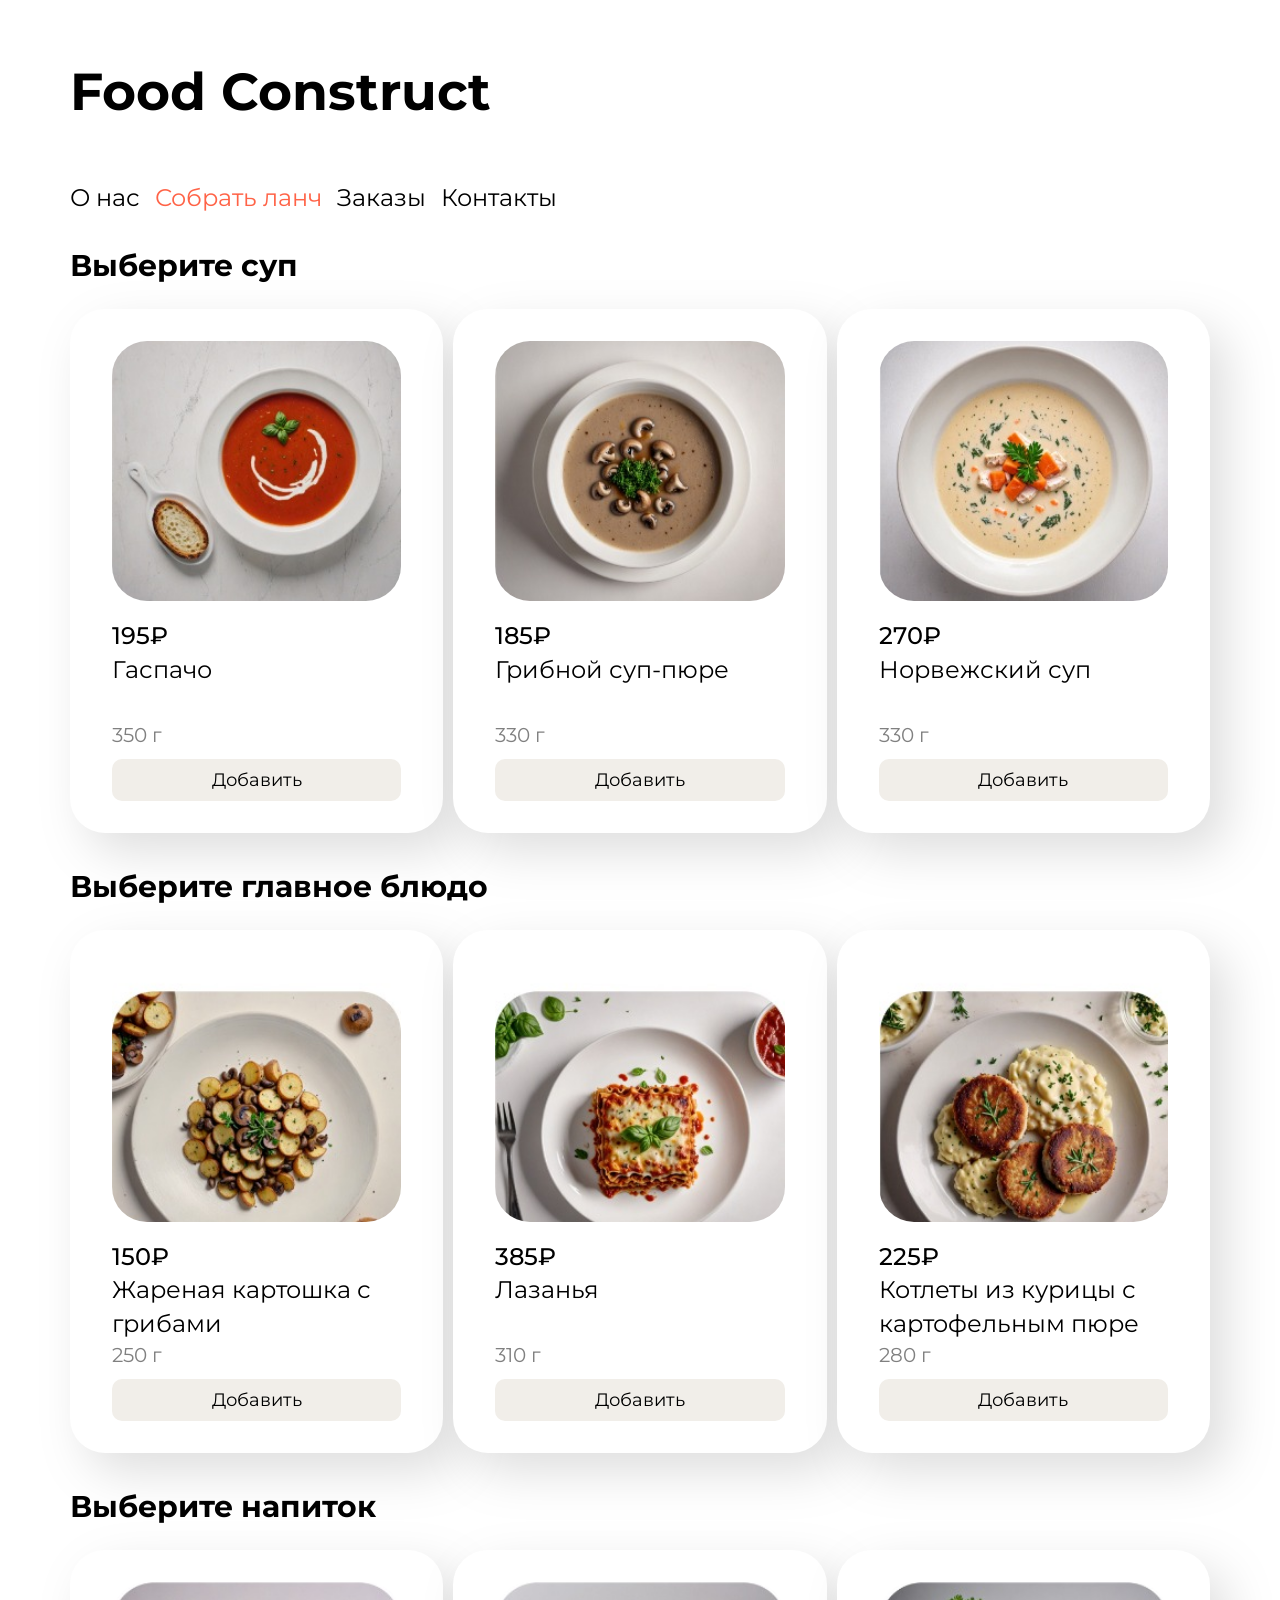
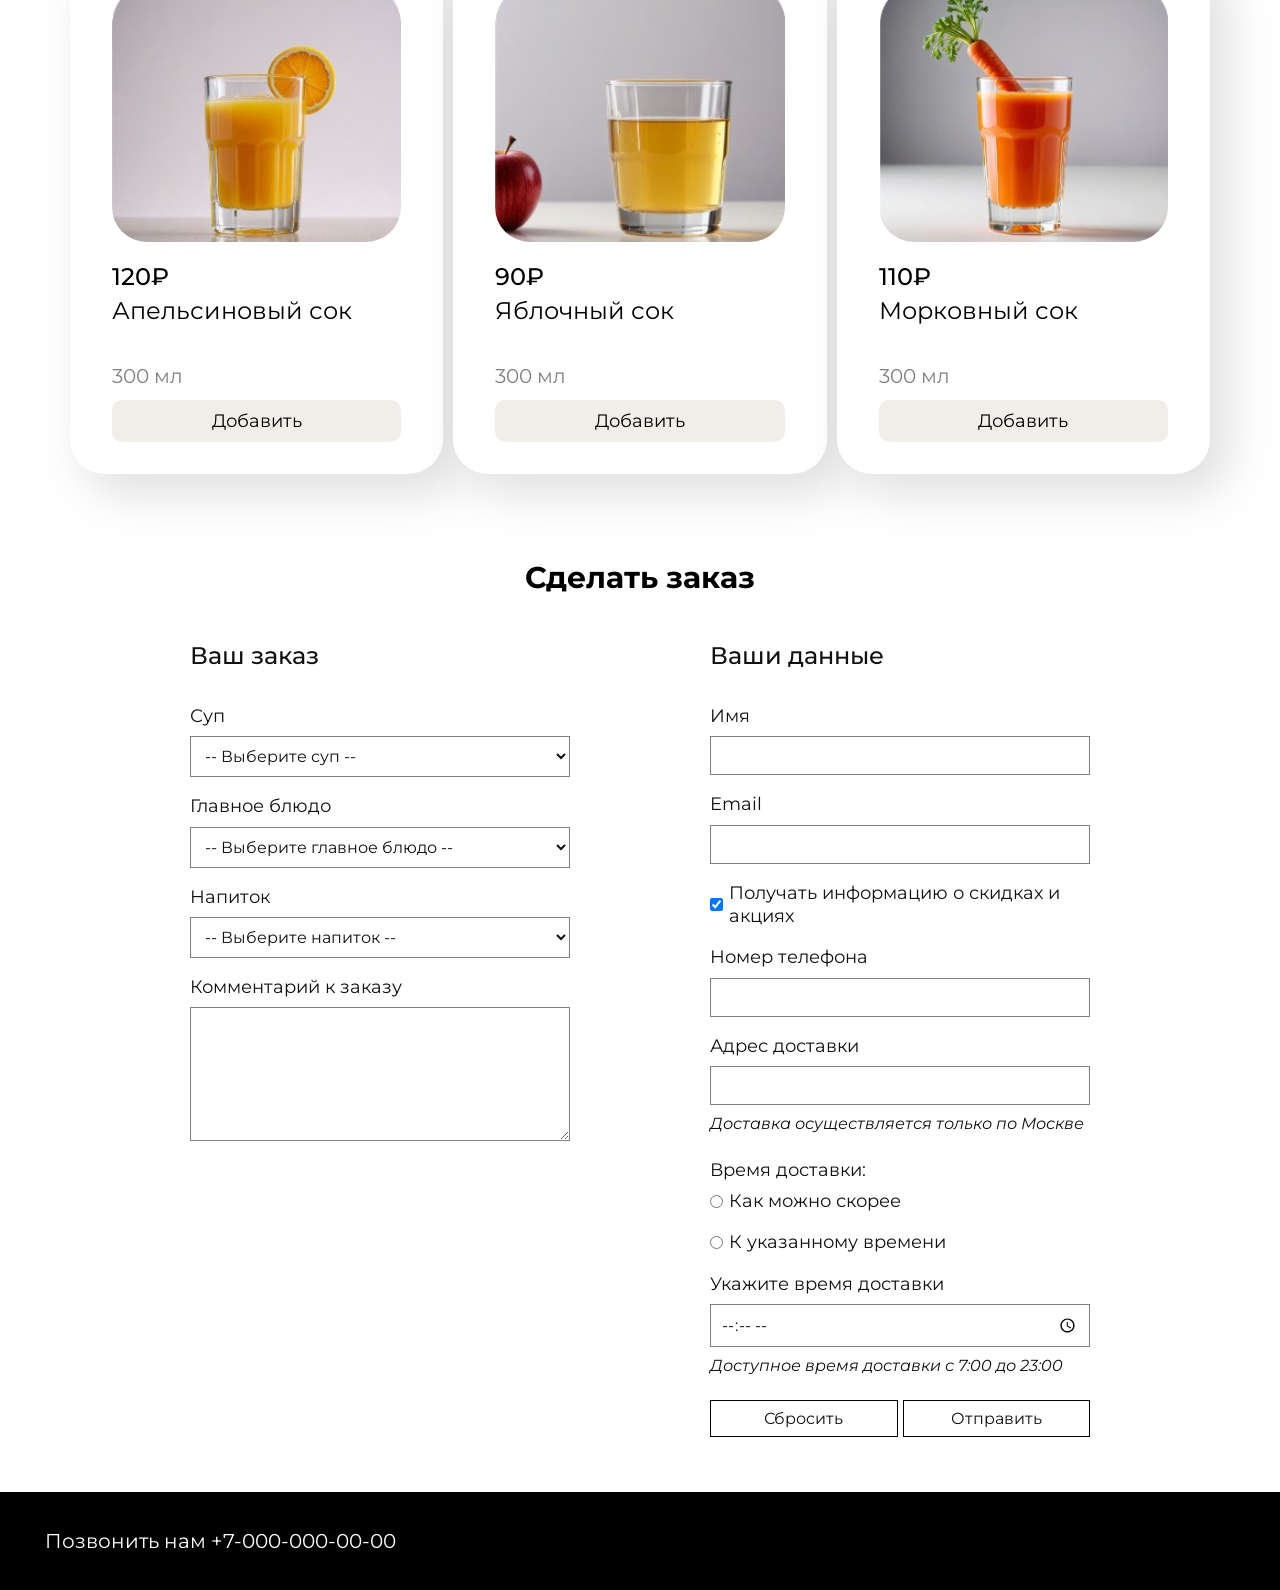
==== lunch.html @ 26015610 "Add files via upload" ====
<!DOCTYPE html>
<html lang="ru">
<head>
  <meta charset="UTF-8">
  <meta name="viewport" content="width=device-width, initial-scale=1.0">
  <title>Собрать ланч — Food Construct</title>
  <link rel="preconnect" href="https://fonts.googleapis.com">
  <link rel="preconnect" href="https://fonts.gstatic.com" crossorigin>
  <link href="https://fonts.googleapis.com/css2?family=Montserrat:wght@400;600;700&display=swap" rel="stylesheet">
  <link rel="stylesheet" href="style.css">
  <link rel="stylesheet" href="lunch.css">
</head>
<body>
  <header class="header">
    <h1>Food Construct</h1>

    <nav class="nav">
      <a href="index.html#about">О нас</a>
      <a id="active" href="lunch.html">Собрать ланч</a>
      <a href="#order">Заказы</a>
      <a href="#contacts">Контакты</a>
    </nav>
  </header>

  <main class="main">
    <section class="menu-section">
      <h2>Выберите суп</h2>
      <div class="dish-grid">
        <div class="dish-card">
          <img src="images/gazpacho.jpg" alt="Гаспачо">
          <p class="dish-price">195₽</p>
          <p class="dish-name">Гаспачо</p>
          <p class="dish-weight">350 г</p>
          <button type="button">Добавить</button>
        </div>

        <div class="dish-card">
          <img src="images/mushroom-soup.jpg" alt="Грибной суп-пюре">
          <p class="dish-price">185₽</p>
          <p class="dish-name">Грибной суп-пюре</p>
          <p class="dish-weight">330 г</p>
          <button type="button">Добавить</button>
        </div>

        <div class="dish-card">
          <img src="images/norwegian-soup.jpg" alt="Норвежский суп">
          <p class="dish-price">270₽</p>
          <p class="dish-name">Норвежский суп</p>
          <p class="dish-weight">330 г</p>
          <button type="button">Добавить</button>
        </div>
      </div>
    </section>

    <section class="menu-section">
      <h2>Выберите главное блюдо</h2>
      <div class="dish-grid">
        <div class="dish-card">
          <img src="images/fried-potatoes.jpg" alt="Жареная картошка с грибами">
          <p class="dish-price">150₽</p>
          <p class="dish-name">Жареная картошка с грибами</p>
          <p class="dish-weight">250 г</p>
          <button type="button">Добавить</button>
        </div>

        <div class="dish-card">
          <img src="images/lasagna.jpg" alt="Лазанья">
          <p class="dish-price">385₽</p>
          <p class="dish-name">Лазанья</p>
          <p class="dish-weight">310 г</p>
          <button type="button">Добавить</button>
        </div>

        <div class="dish-card">
          <img src="images/chicken-cutlets.jpg" alt="Котлеты из курицы с картофельным пюре">
          <p class="dish-price">225₽</p>
          <p class="dish-name">Котлеты из курицы с картофельным пюре</p>
          <p class="dish-weight">280 г</p>
          <button type="button">Добавить</button>
        </div>
      </div>
    </section>

    <section class="menu-section">
      <h2>Выберите напиток</h2>
      <div class="dish-grid">
        <div class="dish-card">
          <img src="images/orange-juice.jpg" alt="Апельсиновый сок">
          <p class="dish-price">120₽</p>
          <p class="dish-name">Апельсиновый сок</p>
          <p class="dish-weight">300 мл</p>
          <button type="button">Добавить</button>
        </div>

        <div class="dish-card">
          <img src="images/apple-juice.jpg" alt="Яблочный сок">
          <p class="dish-price">90₽</p>
          <p class="dish-name">Яблочный сок</p>
          <p class="dish-weight">300 мл</p>
          <button type="button">Добавить</button>
        </div>

        <div class="dish-card">
          <img src="images/carrot-juice.jpg" alt="Морковный сок">
          <p class="dish-price">110₽</p>
          <p class="dish-name">Морковный сок</p>
          <p class="dish-weight">300 мл</p>
          <button type="button">Добавить</button>
        </div>
      </div>
    </section>
  </main>


  <section id="order" class="order-section">
    <h2>Сделать заказ</h2>

    <form class="order-form" action="https://httpbin.org/post" method="post">
      <div class="order-column">
        <h3>Ваш заказ</h3>

        <label for="soup">Суп</label>
        <select id="soup" name="soup" required>
          <option value="">-- Выберите суп --</option>
          <option value="gazpacho">Гаспачо</option>
          <option value="mushroom_soup">Грибной суп-пюре</option>
          <option value="norwegian_soup">Норвежский суп</option>
        </select>

        <label for="main-dish">Главное блюдо</label>
        <select id="main-dish" name="main_dish" required>
          <option value="">-- Выберите главное блюдо --</option>
          <option value="fried_potatoes_with_mushrooms">Жареная картошка с грибами</option>
          <option value="lasagna">Лазанья</option>
          <option value="chicken_cutlets_with_mashed_potatoes">Котлеты из курицы с картофельным пюре</option>
        </select>

        <label for="drink">Напиток</label>
        <select id="drink" name="drink" required>
          <option value="">-- Выберите напиток --</option>
          <option value="orange_juice">Апельсиновый сок</option>
          <option value="apple_juice">Яблочный сок</option>
          <option value="carrot_juice">Морковный сок</option>
        </select>

        <label for="comment">Комментарий к заказу</label>
        <textarea id="comment" name="comment" rows="6"></textarea>
      </div>

      <div class="order-column">
        <h3>Ваши данные</h3>

        <label for="client-name">Имя</label>
        <input id="client-name" type="text" name="client_name" required>

        <label for="email">Email</label>
        <input id="email" type="email" name="email" required>

        <div class="checkbox-row">
          <input id="newsletter" type="checkbox" name="newsletter" value="yes" checked>
          <label for="newsletter">Получать информацию о скидках и акциях</label>
        </div>

        <label for="phone">Номер телефона</label>
        <input id="phone" type="tel" name="phone" required>

        <label for="address">Адрес доставки</label>
        <input id="address" type="text" name="address" required>
        <p class="form-hint">Доставка осуществляется только по Москве</p>

        <p class="radio-title">Время доставки:</p>
        <div class="radio-row">
          <input id="delivery-soon" type="radio" name="delivery_time_type" value="asap" required>
          <label for="delivery-soon">Как можно скорее</label>
        </div>
        <div class="radio-row">
          <input id="delivery-exact" type="radio" name="delivery_time_type" value="exact_time" required>
          <label for="delivery-exact">К указанному времени</label>
        </div>

        <label for="delivery-time">Укажите время доставки</label>
        <input id="delivery-time" type="time" name="delivery_time" min="07:00" max="23:00" step="300">
        <p class="form-hint">Доступное время доставки с 7:00 до 23:00</p>

        <div class="form-buttons">
          <button type="reset">Сбросить</button>
          <button type="submit">Отправить</button>
        </div>
      </div>
    </form>
  </section>

  <footer id="contacts" class="footer">
    <p>Позвонить нам <a href="tel:+70000000000">+7-000-000-00-00</a></p>
  </footer>
</body>
</html>
---- style.css ----
* {
  box-sizing: border-box;
}

html {
  scroll-behavior: smooth;
}

body {
  min-height: 100vh;
  margin: 0;
  display: flex;
  flex-direction: column;
  font-family: 'Montserrat', Arial, sans-serif;
  font-size: 20px;
  color: #111;
  background-color: #fff;
}

.header {
  margin: 0;
  padding: 60px 70px 35px;
}

h1 {
  margin: 0 0 60px;
  font-size: 52px;
  font-weight: 700;
  color: #000;
}

.nav {
  display: flex;
  flex-wrap: wrap;
  gap: 15px;
  margin: 0;
  padding: 0;
}

.nav a {
  font-family: 'Montserrat', Arial, sans-serif;
  font-size: 24px;
  color: #000;
  text-decoration: none;
  transition: color 0.2s ease;
}

.nav a:hover,
.nav a#active {
  color: tomato;
}

.main {
  flex: 1;
  margin: 0;
  padding: 0 70px 50px;
}

.section {
  margin: 0 0 45px;
  padding: 0;
}

.main-image {
  width: 870px;
  height: 535px;
  object-fit: cover;
  display: block;
  margin-bottom: 10px;
}

h2 {
  margin: 0 0 25px;
  font-size: 30px;
  font-weight: 700;
  color: #000;
}

p {
  margin: 0;
  max-width: 900px;
  font-size: 22px;
  line-height: 1.4;
  color: #111;
}

ul {
  margin: 0;
  padding-left: 25px;
}

li {
  font-size: 20px;
  line-height: 1.4;
}

table {
  width: 700px;
  border-collapse: collapse;
  margin-top: 25px;
}

th,
td {
  border: 1px solid #000;
  padding: 18px 14px;
  text-align: center;
  font-size: 20px;
}

th {
  font-weight: 700;
}

.footer {
  margin: 0;
  padding: 35px 45px;
  background-color: black;
  color: white;
}

.footer p {
  color: white;
  font-size: 20px;
}

.footer a {
  font-family: 'Montserrat', Arial, sans-serif;
  font-size: 20px;
  color: white;
  text-decoration: none;
}

.footer a:hover {
  color: tomato;
}

@media (max-width: 800px) {
  .header,
  .main {
    padding-left: 25px;
    padding-right: 25px;
  }

  .nav {
    justify-content: space-between;
  }

  .main-image {
    width: 500px;
    max-width: 100%;
  }

  table {
    width: 100%;
  }
}

@media (max-width: 600px) {
  h1 {
    text-align: center;
  }

  .nav {
    flex-direction: column;
    align-items: center;
  }

  .nav a {
    font-size: 28px;
  }

  .main-image {
    width: 100%;
    height: auto;
  }

  table {
    font-size: 18px;
  }

  th,
  td {
    font-size: 18px;
    padding: 12px 8px;
  }
}

@media (max-width: 400px) {
  th,
  td {
    font-size: 16px;
    padding: 10px 5px;
  }
}
---- lunch.css ----
.menu-section {
  margin: 0 0 35px;
  padding: 0;
}

.dish-grid {
  display: grid;
  grid-template-columns: repeat(3, 1fr);
  gap: 10px;
  margin: 0;
  padding: 0;
}

.dish-card {
  min-height: 100%;
  display: flex;
  flex-direction: column;
  margin: 0;
  padding: 30px 40px;
  border: 2px solid transparent;
  border-radius: 35px;
  background-color: white;
  cursor: pointer;
  filter: drop-shadow(17px 19px 24px rgba(0, 0, 0, 0.13));
}

.dish-card:hover {
  border: 2px solid tomato;
}

.dish-card:hover button {
  background-color: #d9d9d9;
}

.dish-card img {
  width: 100%;
  height: 260px;
  object-fit: cover;
  border-radius: 35px;
  margin-bottom: 18px;
}

.dish-card p {
  max-width: none;
}

.dish-price {
  font-size: 24px;
  font-weight: 500;
  color: #000;
}

.dish-name {
  min-height: 68px;
  font-size: 24px;
  color: #000;
}

.dish-weight {
  margin-top: auto;
  font-size: 20px;
  color: gray;
}

.dish-card button {
  width: 100%;
  margin-top: 10px;
  padding: 10px 30px;
  border: none;
  border-radius: 10px;
  background-color: #f1eee9;
  font-family: 'Montserrat', Arial, sans-serif;
  font-size: 18px;
  color: #000;
  cursor: pointer;
}

@media (max-width: 800px) {
  .dish-grid {
    grid-template-columns: repeat(2, 1fr);
  }

  .dish-card img {
    height: 220px;
  }
}

@media (max-width: 600px) {
  .menu-section h2 {
    text-align: center;
  }

  .dish-grid {
    grid-template-columns: 1fr;
  }

  .dish-card img {
    height: auto;
  }
}

.order-section {
  margin: 0;
  padding: 0 70px 55px;
}

.order-section h2 {
  margin: 0 0 45px;
  text-align: center;
  font-size: 30px;
}

.order-form {
  max-width: 900px;
  margin: 0 auto;
  display: grid;
  grid-template-columns: repeat(2, 1fr);
  gap: 140px;
}

.order-column {
  display: flex;
  flex-direction: column;
}

.order-column h3 {
  margin: 0 0 35px;
  font-size: 24px;
  font-weight: 500;
}

.order-column label,
.radio-title {
  margin: 0 0 8px;
  font-size: 18px;
  line-height: 1.3;
  color: #111;
}

.order-column input,
.order-column select,
.order-column textarea {
  width: 100%;
  margin: 0 0 18px;
  padding: 9px 10px;
  border: 1px solid gray;
  background-color: white;
  font-family: 'Montserrat', Arial, sans-serif;
  font-size: 16px;
  color: #111;
}

.order-column textarea {
  min-height: 125px;
  resize: vertical;
}

.checkbox-row,
.radio-row {
  display: flex;
  align-items: center;
  gap: 6px;
  margin: 0 0 18px;
}

.checkbox-row input,
.radio-row input {
  width: auto;
  margin: 0;
}

.checkbox-row label,
.radio-row label {
  margin: 0;
}

.radio-title {
  margin-top: 5px;
}

.form-hint {
  margin: -10px 0 18px;
  max-width: none;
  font-size: 16px;
  font-style: italic;
  color: #111;
}

.form-buttons {
  display: grid;
  grid-template-columns: repeat(2, 1fr);
  gap: 5px;
  margin-top: 5px;
}

.form-buttons button {
  padding: 8px 20px;
  border: 1px solid #000;
  background-color: white;
  font-family: 'Montserrat', Arial, sans-serif;
  font-size: 16px;
  color: #111;
  cursor: pointer;
}

.form-buttons button:hover {
  background-color: tomato;
  color: white;
}

@media (max-width: 800px) {
  .order-section {
    padding-left: 25px;
    padding-right: 25px;
  }

  .order-form {
    gap: 50px;
  }
}

@media (max-width: 600px) {
  .order-form {
    grid-template-columns: 1fr;
    gap: 35px;
  }

  .order-column h3 {
    text-align: center;
  }
}
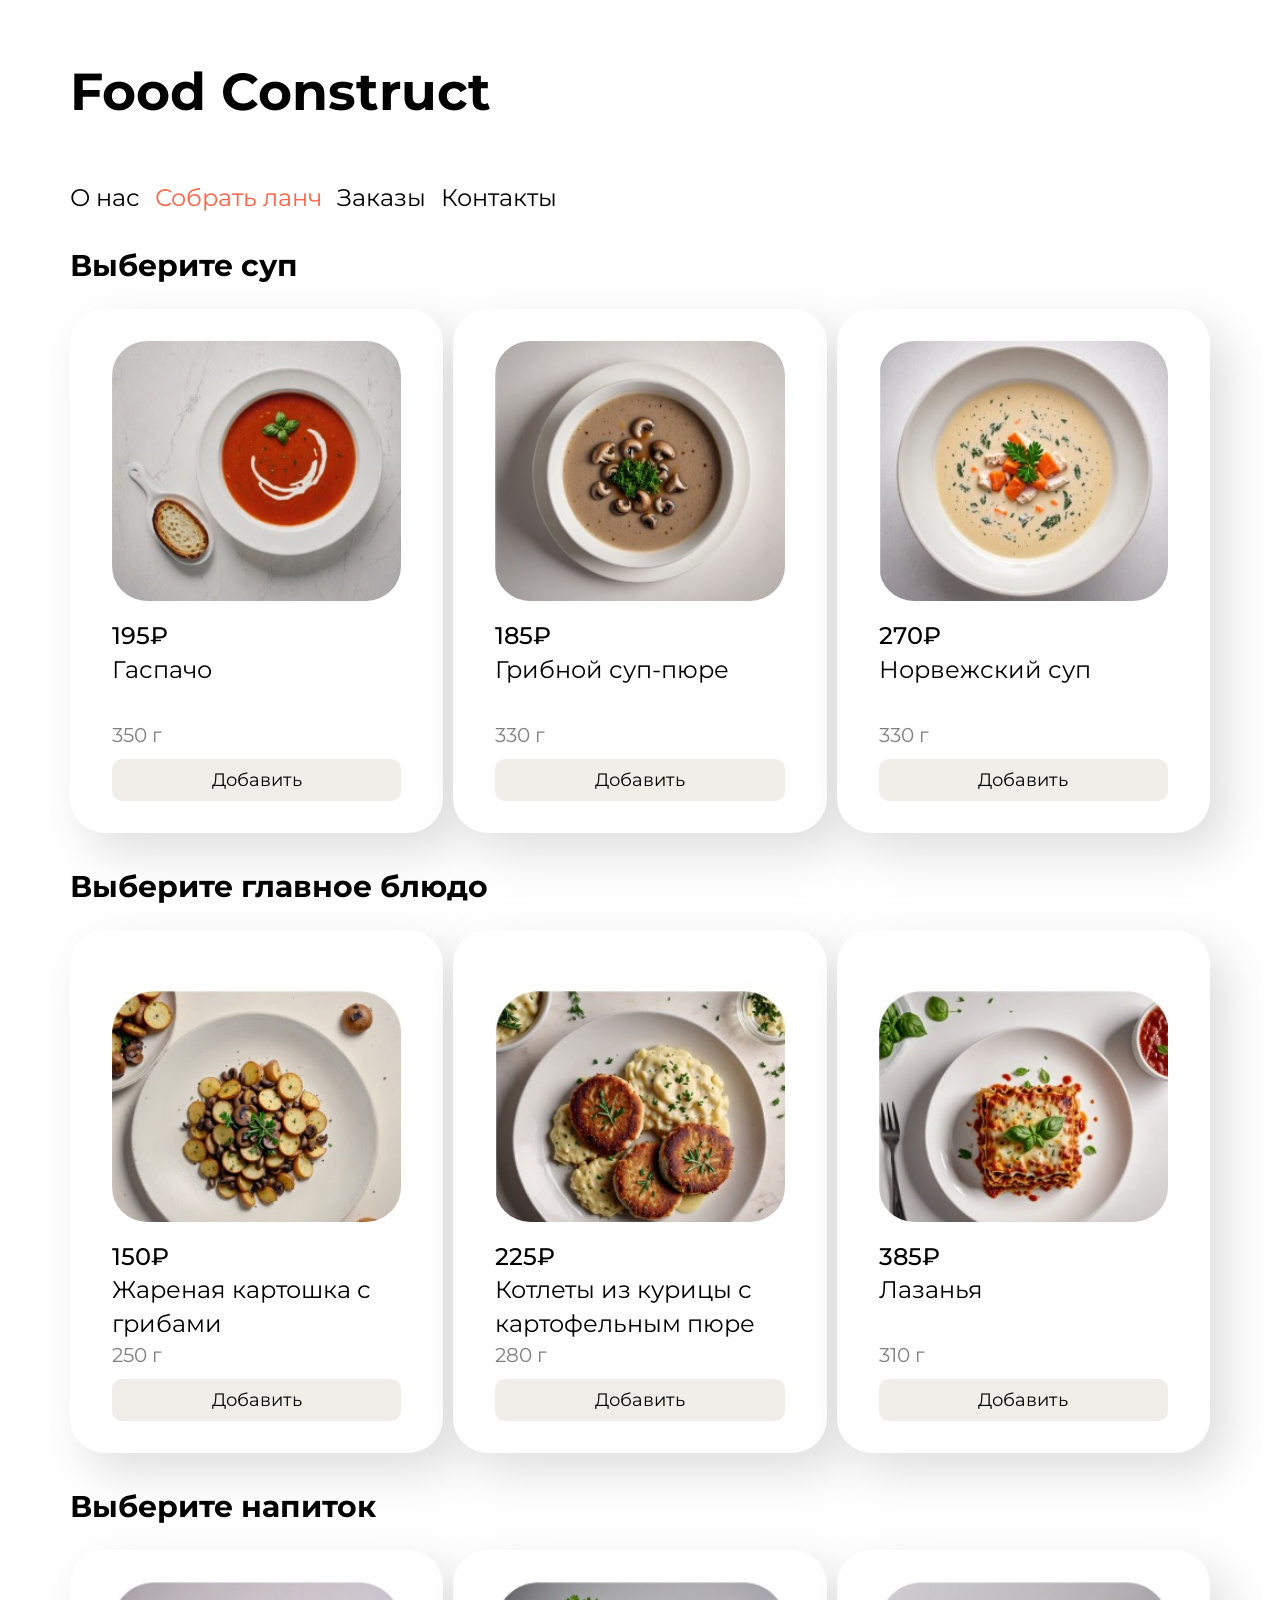
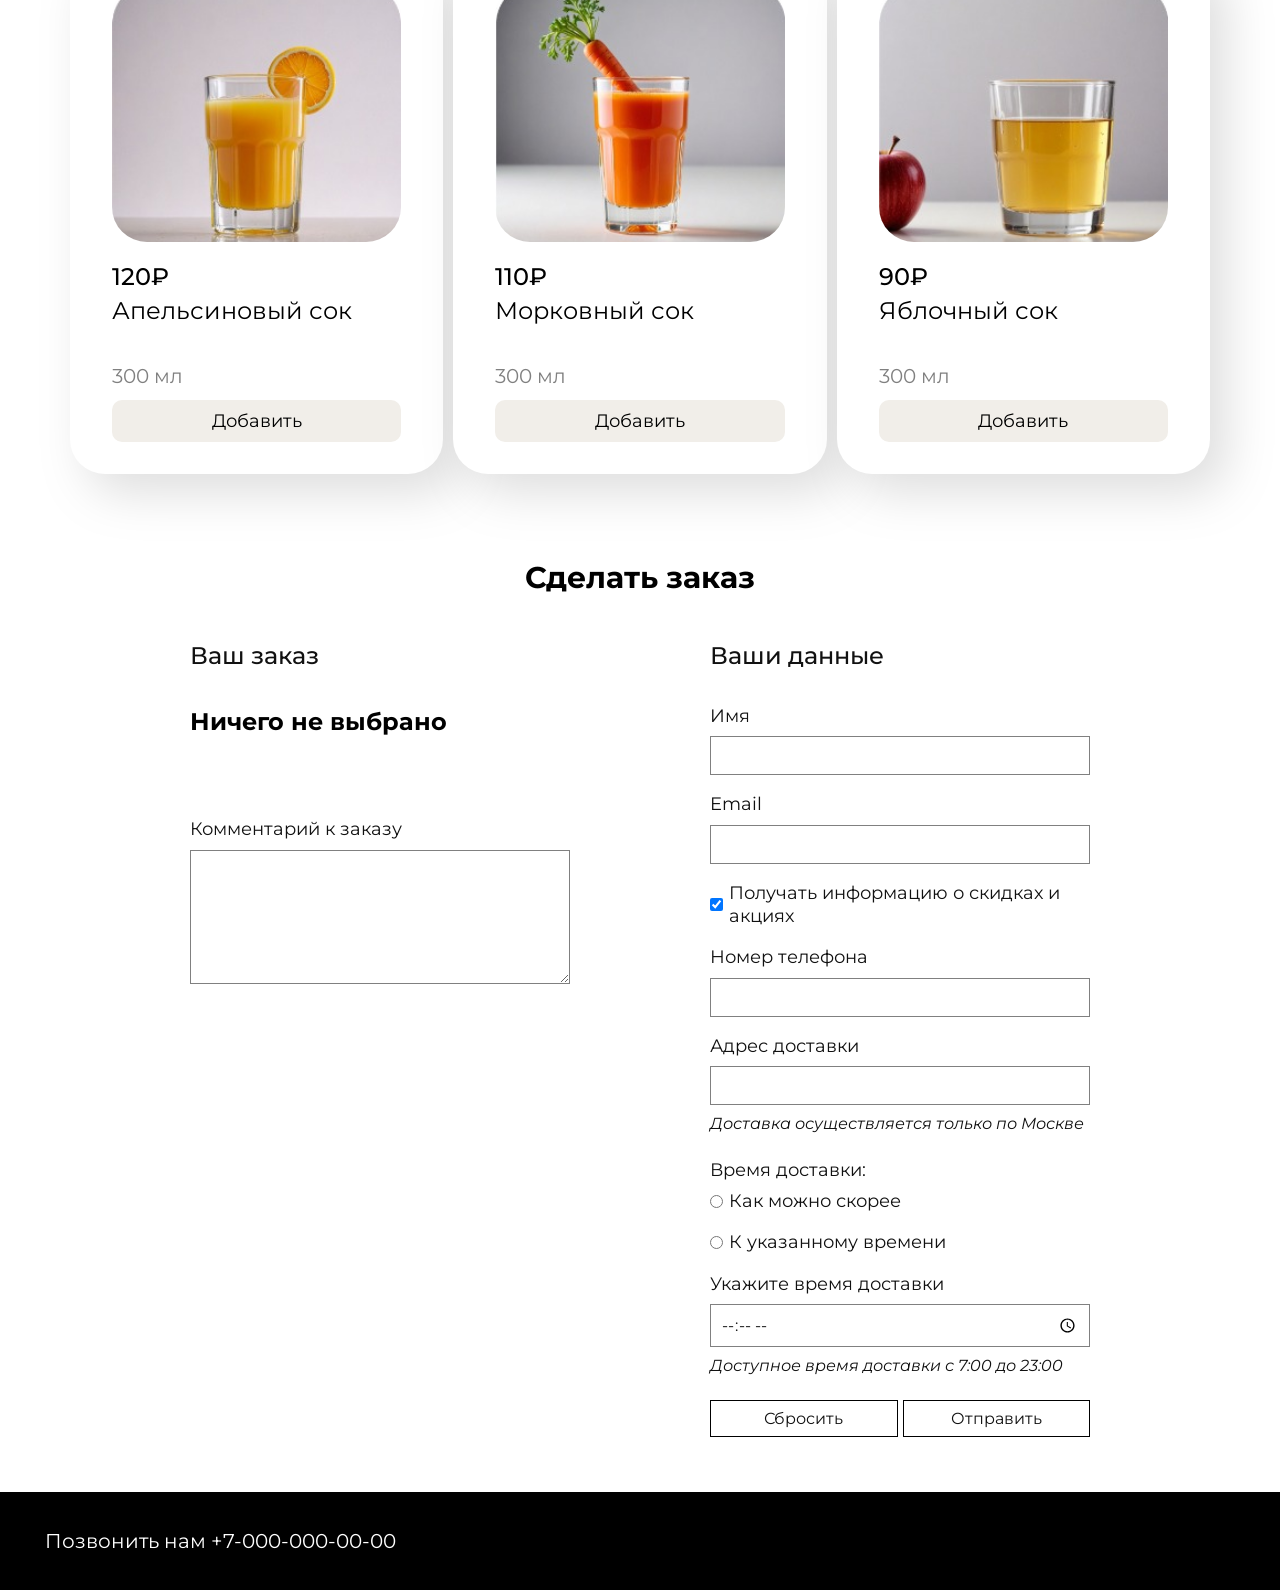
==== commit d4e0a277: "Add files via upload" ====
--- a/lunch.html
+++ b/lunch.html
@@ -23,91 +23,19 @@
   </header>
 
   <main class="main">
-    <section class="menu-section">
+    <section class="menu-section" id="soups-section">
       <h2>Выберите суп</h2>
-      <div class="dish-grid">
-        <div class="dish-card">
-          <img src="images/gazpacho.jpg" alt="Гаспачо">
-          <p class="dish-price">195₽</p>
-          <p class="dish-name">Гаспачо</p>
-          <p class="dish-weight">350 г</p>
-          <button type="button">Добавить</button>
-        </div>
-
-        <div class="dish-card">
-          <img src="images/mushroom-soup.jpg" alt="Грибной суп-пюре">
-          <p class="dish-price">185₽</p>
-          <p class="dish-name">Грибной суп-пюре</p>
-          <p class="dish-weight">330 г</p>
-          <button type="button">Добавить</button>
-        </div>
-
-        <div class="dish-card">
-          <img src="images/norwegian-soup.jpg" alt="Норвежский суп">
-          <p class="dish-price">270₽</p>
-          <p class="dish-name">Норвежский суп</p>
-          <p class="dish-weight">330 г</p>
-          <button type="button">Добавить</button>
-        </div>
-      </div>
+      <div class="dish-grid" id="soup-grid"></div>
     </section>
 
-    <section class="menu-section">
+    <section class="menu-section" id="main-dishes-section">
       <h2>Выберите главное блюдо</h2>
-      <div class="dish-grid">
-        <div class="dish-card">
-          <img src="images/fried-potatoes.jpg" alt="Жареная картошка с грибами">
-          <p class="dish-price">150₽</p>
-          <p class="dish-name">Жареная картошка с грибами</p>
-          <p class="dish-weight">250 г</p>
-          <button type="button">Добавить</button>
-        </div>
-
-        <div class="dish-card">
-          <img src="images/lasagna.jpg" alt="Лазанья">
-          <p class="dish-price">385₽</p>
-          <p class="dish-name">Лазанья</p>
-          <p class="dish-weight">310 г</p>
-          <button type="button">Добавить</button>
-        </div>
-
-        <div class="dish-card">
-          <img src="images/chicken-cutlets.jpg" alt="Котлеты из курицы с картофельным пюре">
-          <p class="dish-price">225₽</p>
-          <p class="dish-name">Котлеты из курицы с картофельным пюре</p>
-          <p class="dish-weight">280 г</p>
-          <button type="button">Добавить</button>
-        </div>
-      </div>
+      <div class="dish-grid" id="main-dish-grid"></div>
     </section>
 
-    <section class="menu-section">
+    <section class="menu-section" id="drinks-section">
       <h2>Выберите напиток</h2>
-      <div class="dish-grid">
-        <div class="dish-card">
-          <img src="images/orange-juice.jpg" alt="Апельсиновый сок">
-          <p class="dish-price">120₽</p>
-          <p class="dish-name">Апельсиновый сок</p>
-          <p class="dish-weight">300 мл</p>
-          <button type="button">Добавить</button>
-        </div>
-
-        <div class="dish-card">
-          <img src="images/apple-juice.jpg" alt="Яблочный сок">
-          <p class="dish-price">90₽</p>
-          <p class="dish-name">Яблочный сок</p>
-          <p class="dish-weight">300 мл</p>
-          <button type="button">Добавить</button>
-        </div>
-
-        <div class="dish-card">
-          <img src="images/carrot-juice.jpg" alt="Морковный сок">
-          <p class="dish-price">110₽</p>
-          <p class="dish-name">Морковный сок</p>
-          <p class="dish-weight">300 мл</p>
-          <button type="button">Добавить</button>
-        </div>
-      </div>
+      <div class="dish-grid" id="drink-grid"></div>
     </section>
   </main>
 
@@ -119,29 +47,14 @@
       <div class="order-column">
         <h3>Ваш заказ</h3>
 
-        <label for="soup">Суп</label>
-        <select id="soup" name="soup" required>
-          <option value="">-- Выберите суп --</option>
-          <option value="gazpacho">Гаспачо</option>
-          <option value="mushroom_soup">Грибной суп-пюре</option>
-          <option value="norwegian_soup">Норвежский суп</option>
-        </select>
+        <div class="order-summary" id="order-summary">
+          <p class="empty-order">Ничего не выбрано</p>
+        </div>
 
-        <label for="main-dish">Главное блюдо</label>
-        <select id="main-dish" name="main_dish" required>
-          <option value="">-- Выберите главное блюдо --</option>
-          <option value="fried_potatoes_with_mushrooms">Жареная картошка с грибами</option>
-          <option value="lasagna">Лазанья</option>
-          <option value="chicken_cutlets_with_mashed_potatoes">Котлеты из курицы с картофельным пюре</option>
-        </select>
-
-        <label for="drink">Напиток</label>
-        <select id="drink" name="drink" required>
-          <option value="">-- Выберите напиток --</option>
-          <option value="orange_juice">Апельсиновый сок</option>
-          <option value="apple_juice">Яблочный сок</option>
-          <option value="carrot_juice">Морковный сок</option>
-        </select>
+        <input type="hidden" id="selected-soup" name="selected_soup" value="">
+        <input type="hidden" id="selected-main-dish" name="selected_main_dish" value="">
+        <input type="hidden" id="selected-drink" name="selected_drink" value="">
+        <input type="hidden" id="order-total" name="order_total" value="">
 
         <label for="comment">Комментарий к заказу</label>
         <textarea id="comment" name="comment" rows="6"></textarea>
@@ -193,5 +106,8 @@
   <footer id="contacts" class="footer">
     <p>Позвонить нам <a href="tel:+70000000000">+7-000-000-00-00</a></p>
   </footer>
+
+  <script src="dishes.js"></script>
+  <script src="script.js"></script>
 </body>
 </html>
--- a/lunch.css
+++ b/lunch.css
@@ -229,3 +229,48 @@
     text-align: center;
   }
 }
+
+.dish-card.selected {
+  border-color: tomato;
+}
+
+.order-summary {
+  margin: 0 0 35px;
+}
+
+.empty-order {
+  margin: 0 0 45px;
+  max-width: none;
+  font-size: 24px;
+  font-weight: 700;
+  color: #000;
+}
+
+.order-item {
+  margin: 0 0 35px;
+}
+
+.order-item h4,
+.order-total h4 {
+  margin: 0 0 5px;
+  font-size: 24px;
+  font-weight: 700;
+  color: #000;
+}
+
+.order-item p,
+.order-total p {
+  margin: 0;
+  max-width: none;
+  font-size: 24px;
+  line-height: 1.3;
+  color: #000;
+}
+
+.order-total {
+  margin: 45px 0 35px;
+}
+
+.order-total p {
+  font-size: 32px;
+}
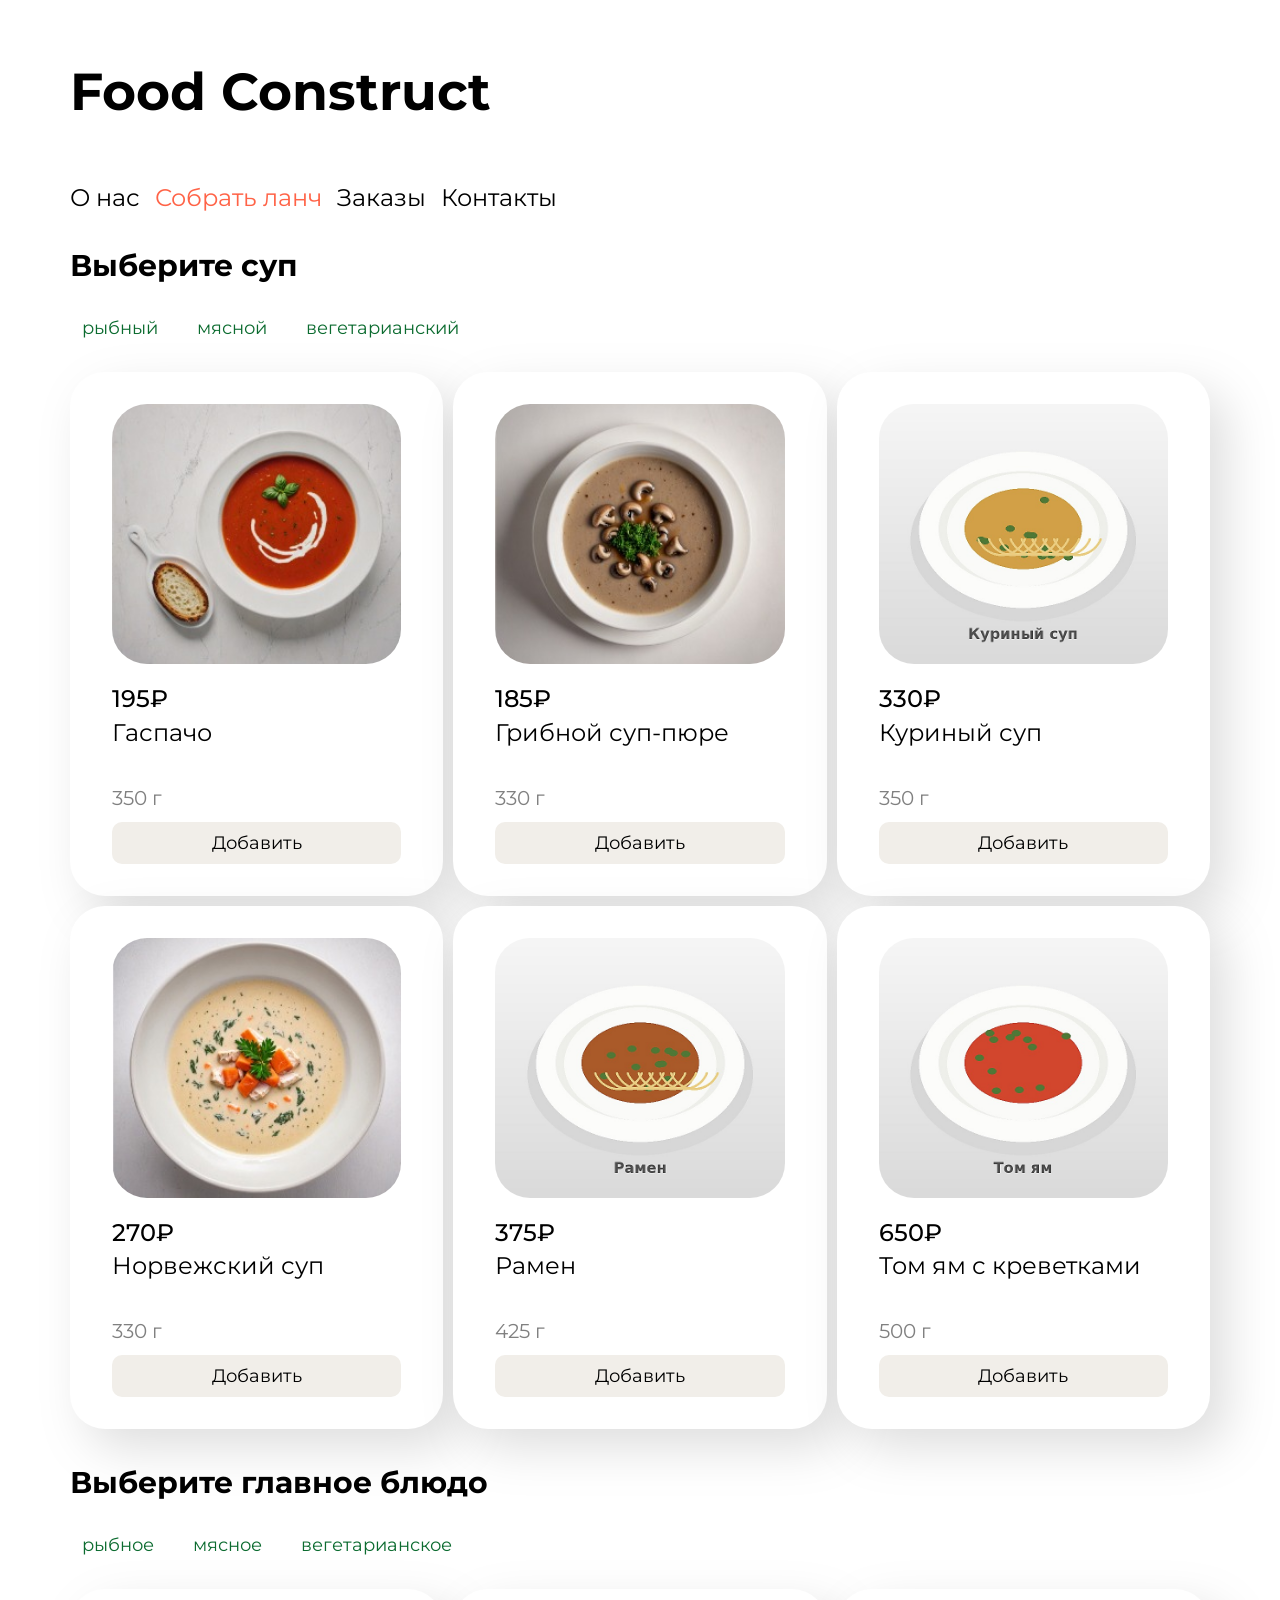
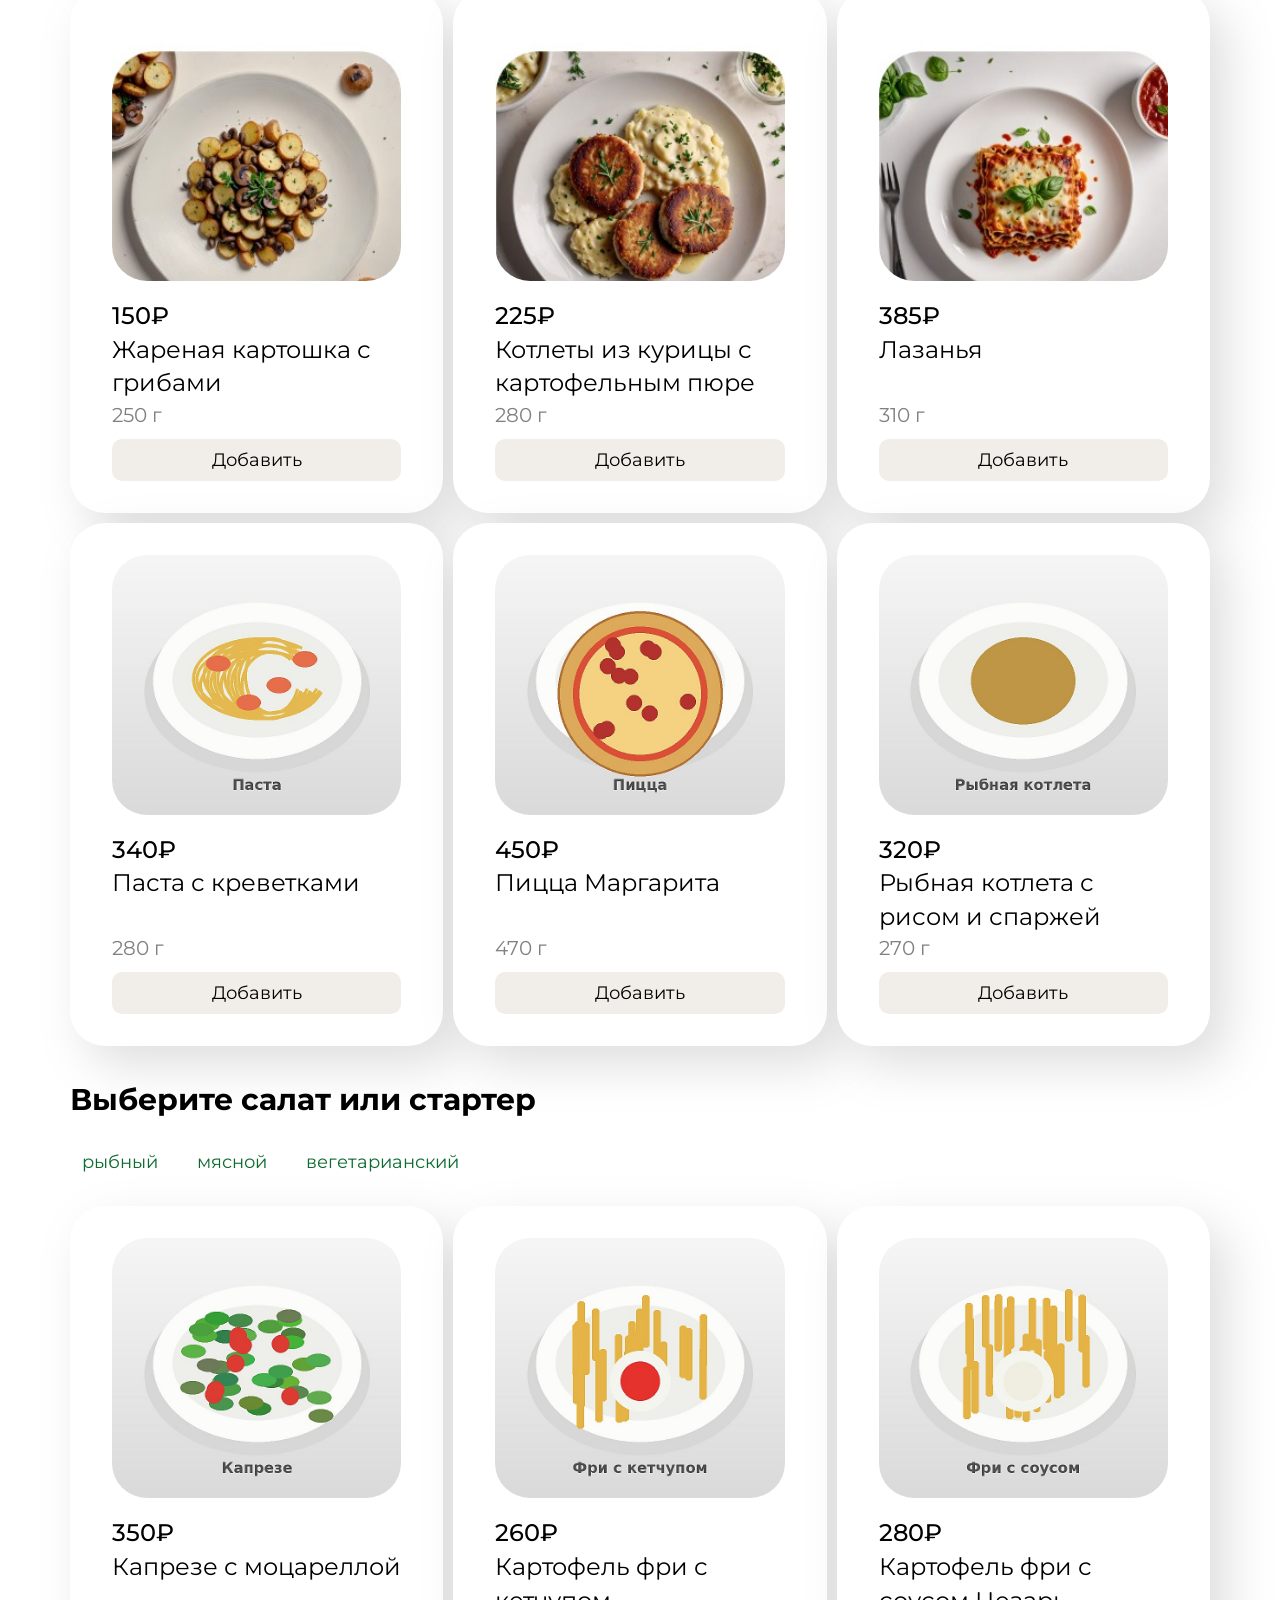
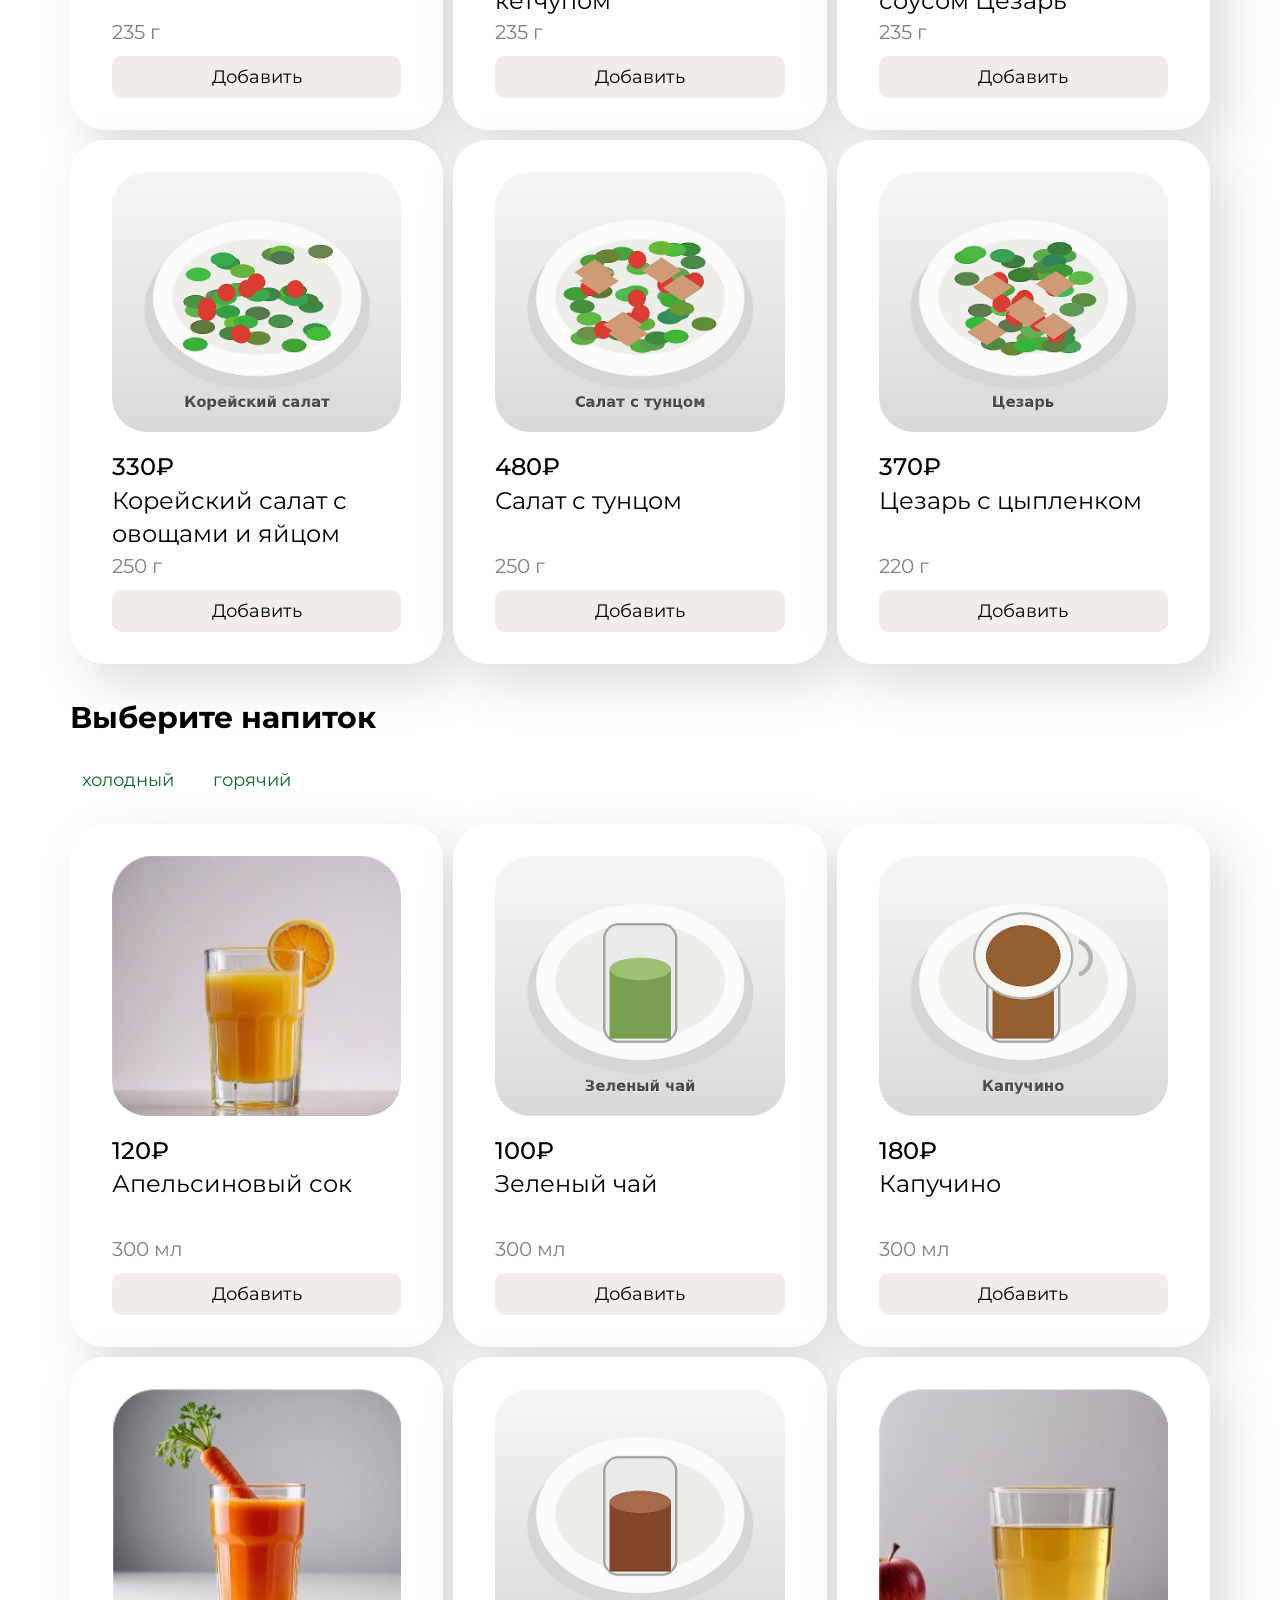
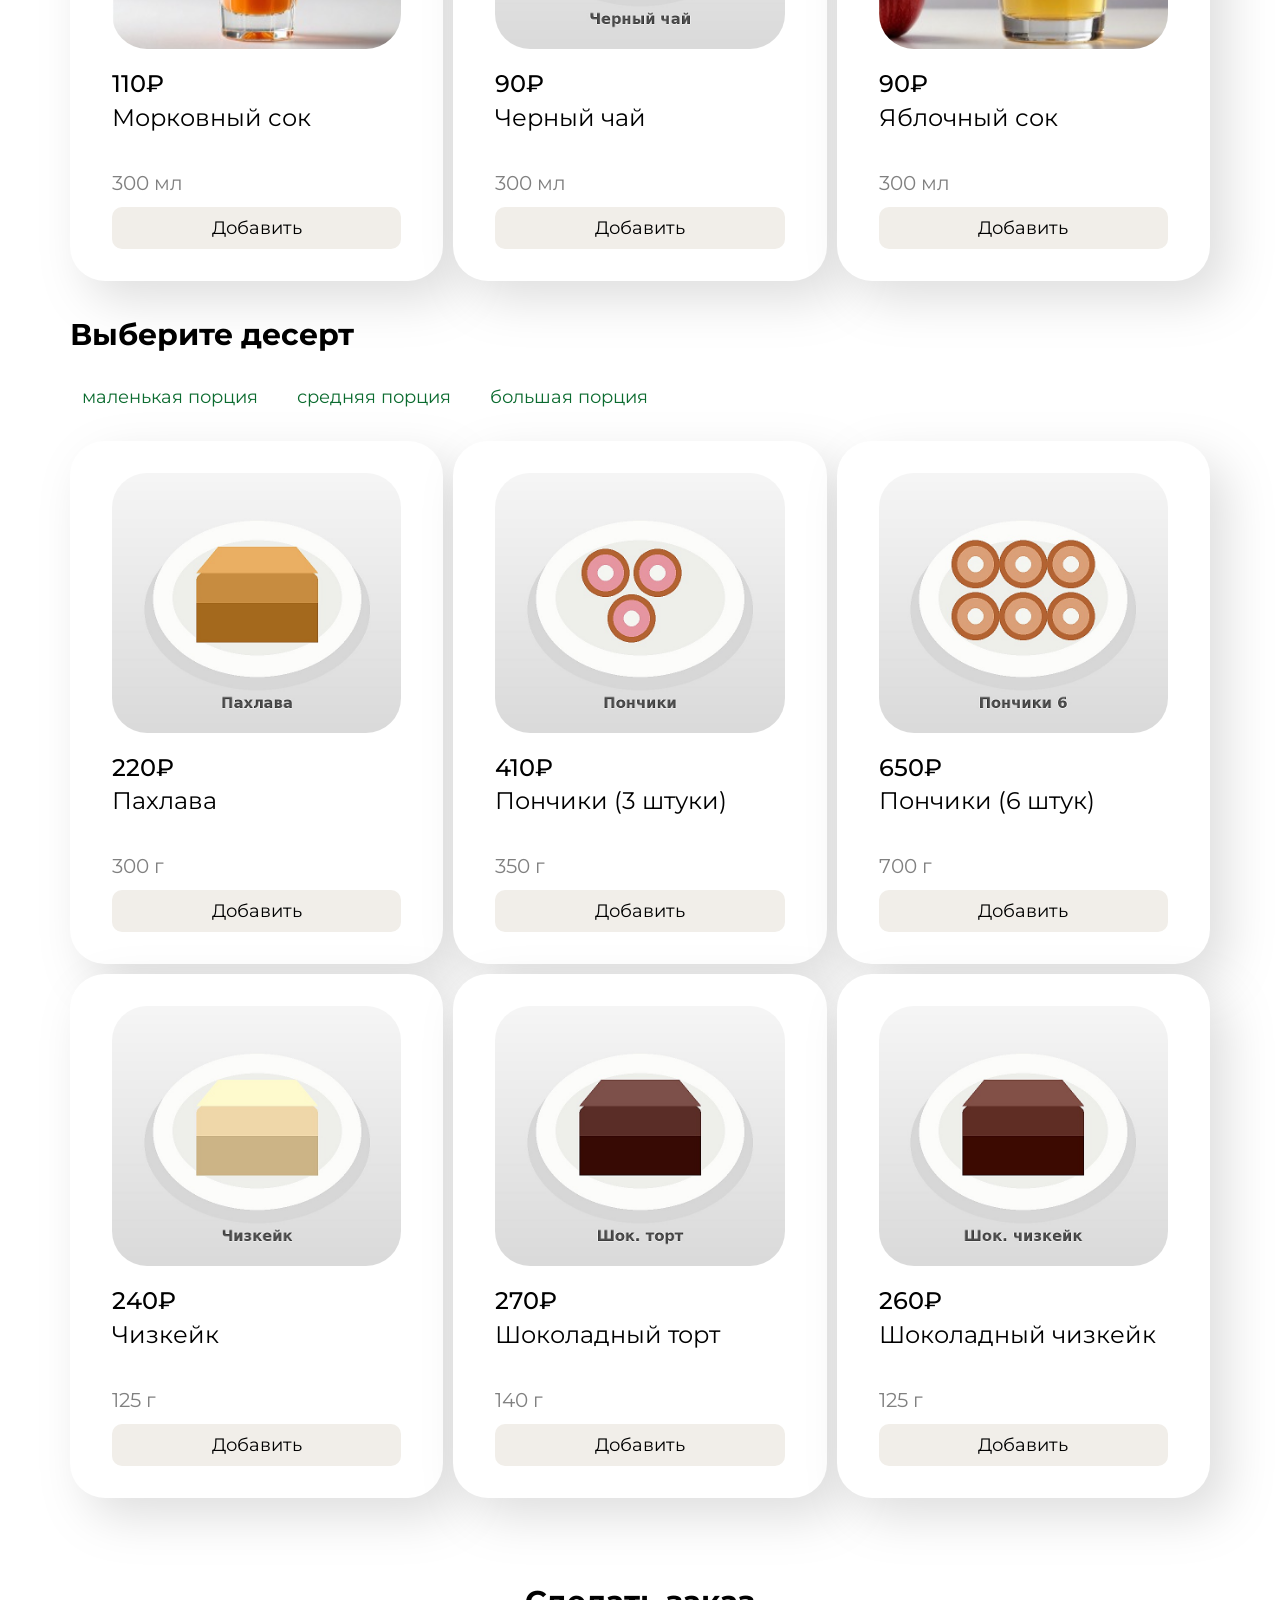
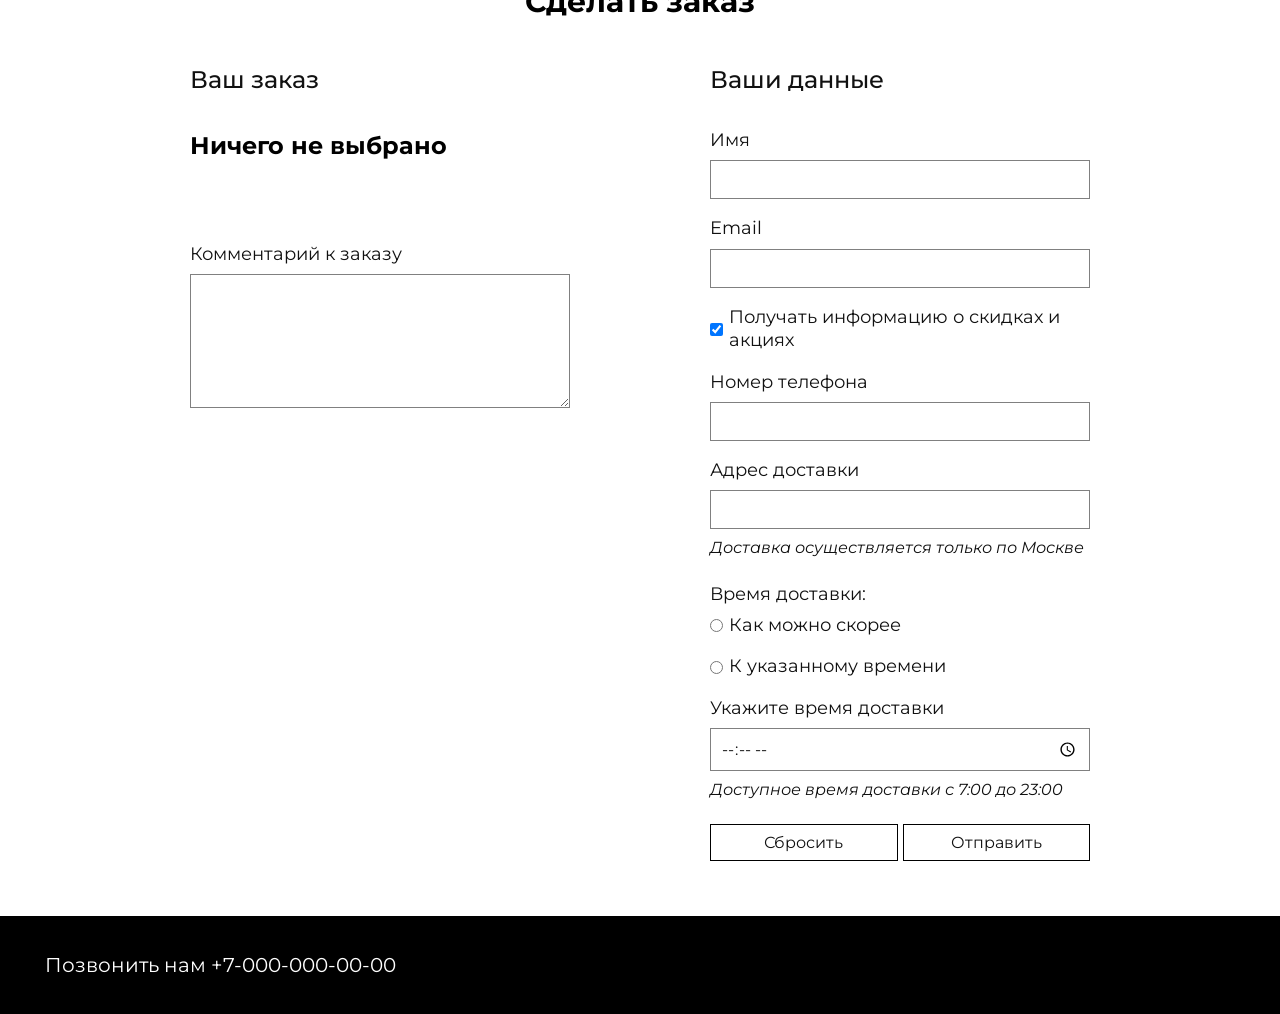
==== commit 35a1c18f: "Add files via upload" ====
--- a/lunch.html
+++ b/lunch.html
@@ -23,22 +23,55 @@
   </header>
 
   <main class="main">
-    <section class="menu-section" id="soups-section">
+    <section class="menu-section" id="soups-section" data-category="soup">
       <h2>Выберите суп</h2>
+      <div class="filters">
+        <button type="button" class="filter-button" data-kind="fish">рыбный</button>
+        <button type="button" class="filter-button" data-kind="meat">мясной</button>
+        <button type="button" class="filter-button" data-kind="veg">вегетарианский</button>
+      </div>
       <div class="dish-grid" id="soup-grid"></div>
     </section>
 
-    <section class="menu-section" id="main-dishes-section">
+    <section class="menu-section" id="main-dishes-section" data-category="main-dish">
       <h2>Выберите главное блюдо</h2>
+      <div class="filters">
+        <button type="button" class="filter-button" data-kind="fish">рыбное</button>
+        <button type="button" class="filter-button" data-kind="meat">мясное</button>
+        <button type="button" class="filter-button" data-kind="veg">вегетарианское</button>
+      </div>
       <div class="dish-grid" id="main-dish-grid"></div>
     </section>
 
-    <section class="menu-section" id="drinks-section">
+    <section class="menu-section" id="salads-section" data-category="salad">
+      <h2>Выберите салат или стартер</h2>
+      <div class="filters">
+        <button type="button" class="filter-button" data-kind="fish">рыбный</button>
+        <button type="button" class="filter-button" data-kind="meat">мясной</button>
+        <button type="button" class="filter-button" data-kind="veg">вегетарианский</button>
+      </div>
+      <div class="dish-grid" id="salad-grid"></div>
+    </section>
+
+    <section class="menu-section" id="drinks-section" data-category="drink">
       <h2>Выберите напиток</h2>
+      <div class="filters">
+        <button type="button" class="filter-button" data-kind="cold">холодный</button>
+        <button type="button" class="filter-button" data-kind="hot">горячий</button>
+      </div>
       <div class="dish-grid" id="drink-grid"></div>
     </section>
+
+    <section class="menu-section" id="desserts-section" data-category="dessert">
+      <h2>Выберите десерт</h2>
+      <div class="filters">
+        <button type="button" class="filter-button" data-kind="small">маленькая порция</button>
+        <button type="button" class="filter-button" data-kind="medium">средняя порция</button>
+        <button type="button" class="filter-button" data-kind="large">большая порция</button>
+      </div>
+      <div class="dish-grid" id="dessert-grid"></div>
+    </section>
   </main>
-
 
   <section id="order" class="order-section">
     <h2>Сделать заказ</h2>
@@ -53,7 +86,9 @@
 
         <input type="hidden" id="selected-soup" name="selected_soup" value="">
         <input type="hidden" id="selected-main-dish" name="selected_main_dish" value="">
+        <input type="hidden" id="selected-salad" name="selected_salad" value="">
         <input type="hidden" id="selected-drink" name="selected_drink" value="">
+        <input type="hidden" id="selected-dessert" name="selected_dessert" value="">
         <input type="hidden" id="order-total" name="order_total" value="">
 
         <label for="comment">Комментарий к заказу</label>
--- a/lunch.css
+++ b/lunch.css
@@ -1,6 +1,29 @@
 .menu-section {
   margin: 0 0 35px;
   padding: 0;
+}
+
+.filters {
+  display: flex;
+  flex-wrap: wrap;
+  gap: 15px;
+  margin: 0 0 25px;
+}
+
+.filter-button {
+  padding: 8px 12px;
+  border: none;
+  border-radius: 10px;
+  background-color: transparent;
+  font-family: 'Montserrat', Arial, sans-serif;
+  font-size: 18px;
+  color: #0b6b2f;
+  cursor: pointer;
+}
+
+.filter-button:hover,
+.filter-button.active {
+  background-color: #d8f0df;
 }
 
 .dish-grid {
@@ -88,6 +111,10 @@
 @media (max-width: 600px) {
   .menu-section h2 {
     text-align: center;
+  }
+
+  .filters {
+    justify-content: center;
   }
 
   .dish-grid {
